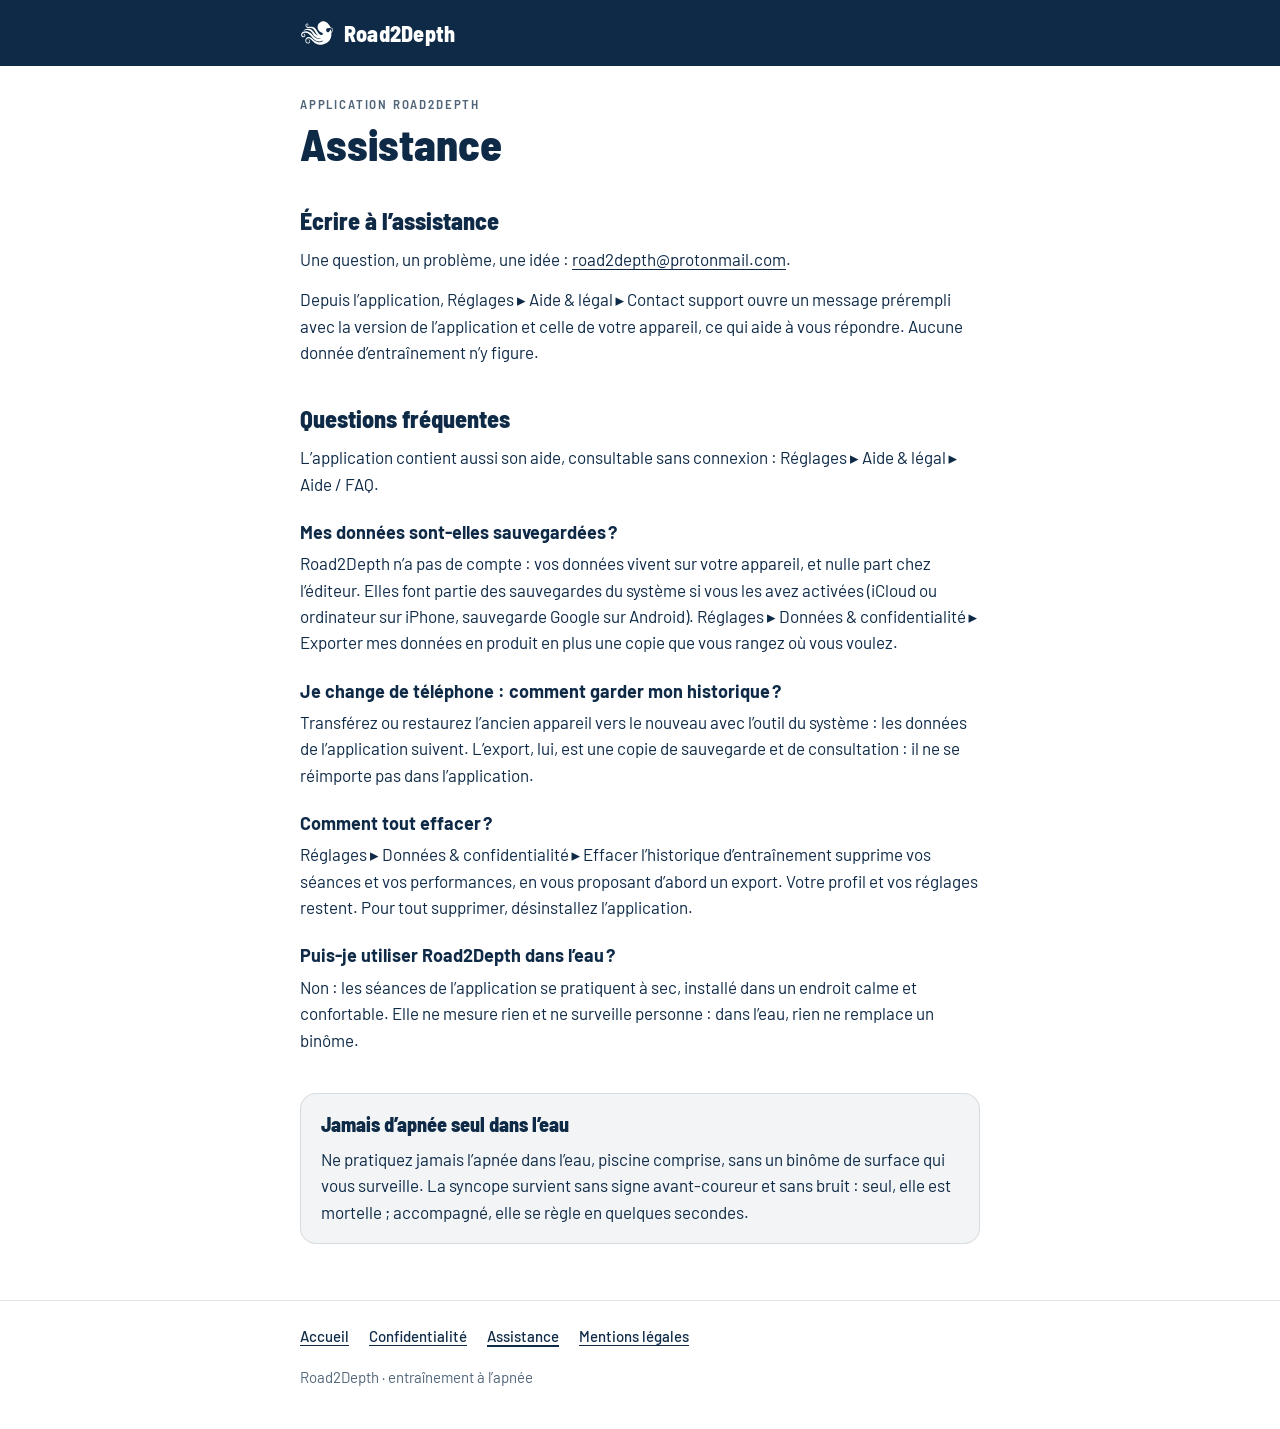
==== assistance/index.html @ 0719b7e2 "Publie le site de Road2Depth : confidentialité, assistance, mentions légales La politique de confide" ====
<!doctype html>
<html lang="fr">
<head>
  <meta charset="utf-8">
  <meta name="viewport" content="width=device-width, initial-scale=1, viewport-fit=cover">
  <title>Assistance · Road2Depth</title>
  <meta name="description" content="Contacter l’assistance de Road2Depth et réponses aux questions fréquentes.">
  <link rel="icon" href="../assets/favicon.png">
  <link rel="stylesheet" href="../assets/site.css">
</head>
<body>
  <header class="masthead">
    <div class="wrap">
      <a class="brand" href="../"><img src="../assets/logo.svg" alt=""><span>Road2Depth</span></a>
    </div>
  </header>

  <main class="wrap">
    <p class="overline">Application Road2Depth</p>
    <h1>Assistance</h1>

    <h2>Écrire à l’assistance</h2>
    <p>Une question, un problème, une idée&nbsp;: <a href="mailto:road2depth@protonmail.com">road2depth@protonmail.com</a>.</p>
    <p>Depuis l’application, Réglages&nbsp;▸ Aide &amp; légal&nbsp;▸ Contact support ouvre un message prérempli avec la version de l’application et celle de votre appareil, ce qui aide à vous répondre. Aucune donnée d’entraînement n’y figure.</p>

    <h2>Questions fréquentes</h2>
    <p>L’application contient aussi son aide, consultable sans connexion&nbsp;: Réglages&nbsp;▸ Aide &amp; légal&nbsp;▸ Aide / FAQ.</p>

    <h3>Mes données sont-elles sauvegardées&#8239;?</h3>
    <p>Road2Depth n’a pas de compte&nbsp;: vos données vivent sur votre appareil, et nulle part chez l’éditeur. Elles font partie des sauvegardes du système si vous les avez activées (iCloud ou ordinateur sur iPhone, sauvegarde Google sur Android). Réglages&nbsp;▸ Données &amp; confidentialité&nbsp;▸ Exporter mes données en produit en plus une copie que vous rangez où vous voulez.</p>

    <h3>Je change de téléphone&nbsp;: comment garder mon historique&#8239;?</h3>
    <p>Transférez ou restaurez l’ancien appareil vers le nouveau avec l’outil du système&nbsp;: les données de l’application suivent. L’export, lui, est une copie de sauvegarde et de consultation&nbsp;: il ne se réimporte pas dans l’application.</p>

    <h3>Comment tout effacer&#8239;?</h3>
    <p>Réglages&nbsp;▸ Données &amp; confidentialité&nbsp;▸ Effacer l’historique d’entraînement supprime vos séances et vos performances, en vous proposant d’abord un export. Votre profil et vos réglages restent. Pour tout supprimer, désinstallez l’application.</p>

    <h3>Puis-je utiliser Road2Depth dans l’eau&#8239;?</h3>
    <p>Non&nbsp;: les séances de l’application se pratiquent à sec, installé dans un endroit calme et confortable. Elle ne mesure rien et ne surveille personne&nbsp;: dans l’eau, rien ne remplace un binôme.</p>

    <section class="notice" aria-labelledby="securite">
      <h2 id="securite">Jamais d’apnée seul dans l’eau</h2>
      <p>Ne pratiquez jamais l’apnée dans l’eau, piscine comprise, sans un binôme de surface qui vous surveille. La syncope survient sans signe avant-coureur et sans bruit&nbsp;: seul, elle est mortelle&nbsp;; accompagné, elle se règle en quelques secondes.</p>
    </section>
  </main>

  <footer>
    <div class="wrap">
      <nav aria-label="Pages du site">
        <ul>
          <li><a href="../">Accueil</a></li>
          <li><a href="../confidentialite/">Confidentialité</a></li>
          <li><a href="./" aria-current="page">Assistance</a></li>
          <li><a href="../mentions-legales/">Mentions légales</a></li>
        </ul>
      </nav>
      <p>Road2Depth · entraînement à l’apnée</p>
    </div>
  </footer>
</body>
</html>
---- assets/site.css ----
/* Le site de Road2Depth : les couleurs et les polices de l'application.
   Polices servies depuis le site lui-même — aucune requête vers un tiers,
   ce que la politique de confidentialité affirme du site. */

@font-face { font-family: "Barlow"; font-weight: 400; font-display: swap; src: url("fonts/Barlow-Regular.ttf") format("truetype"); }
@font-face { font-family: "Barlow"; font-weight: 500; font-display: swap; src: url("fonts/Barlow-Medium.ttf") format("truetype"); }
@font-face { font-family: "Barlow"; font-weight: 700; font-display: swap; src: url("fonts/Barlow-Bold.ttf") format("truetype"); }
@font-face { font-family: "Barlow Semi Condensed"; font-weight: 600; font-display: swap; src: url("fonts/BarlowSemiCondensed-SemiBold.ttf") format("truetype"); }
@font-face { font-family: "Barlow Semi Condensed"; font-weight: 800; font-display: swap; src: url("fonts/BarlowSemiCondensed-ExtraBold.ttf") format("truetype"); }

:root {
  color-scheme: light;
  --navy: #0E2A47;
  --ground: #FFFFFF;
  --ink: #0E2A47;
  --ink-2: rgba(14, 42, 71, 0.72);
  --rule: rgba(14, 42, 71, 0.12);
  --fill: rgba(14, 42, 71, 0.05);
  --todo-ink: #8A1C22;
  --todo-bg: #FDE3E4;
  --display: "Barlow Semi Condensed", "Arial Narrow", "Helvetica Neue", Arial, sans-serif;
  --body: "Barlow", "Helvetica Neue", Arial, system-ui, sans-serif;
}
@media (prefers-color-scheme: dark) {
  :root {
    color-scheme: dark;
    --ground: #07131F;
    --ink: #FFFFFF;
    --ink-2: rgba(255, 255, 255, 0.72);
    --rule: rgba(255, 255, 255, 0.16);
    --fill: rgba(255, 255, 255, 0.06);
    --todo-ink: #FFD2D4;
    --todo-bg: #5A1418;
  }
}

* { box-sizing: border-box; }
html { -webkit-text-size-adjust: 100%; }
body {
  margin: 0;
  background: var(--ground);
  color: var(--ink);
  font-family: var(--body);
  font-size: 17px;
  line-height: 1.55;
}
a { color: inherit; text-underline-offset: 3px; }
a:focus-visible { outline: 2px solid currentColor; outline-offset: 2px; border-radius: 2px; }

.wrap { max-width: 720px; margin-inline: auto; padding-inline: 20px; }

/* ——— Bandeau ——— */
.masthead { background: var(--navy); color: #FFFFFF; }
.masthead .wrap { display: flex; align-items: center; gap: 12px; padding-block: 16px; }
.brand { display: inline-flex; align-items: center; gap: 10px; text-decoration: none; }
.brand img { width: 34px; height: 34px; display: block; }
.brand span { font: 800 22px/1 var(--display); letter-spacing: 0.01em; }

.hero { background: var(--navy); color: #FFFFFF; padding-block: 8px 44px; }
.hero h1 { color: #FFFFFF; }
.hero .lede { color: rgba(255, 255, 255, 0.78); }

/* ——— Texte ——— */
main { padding-block: 32px 56px; }
h1 {
  font: 800 clamp(32px, 7vw, 44px)/1.05 var(--display);
  margin: 0 0 12px;
  text-wrap: balance;
}
h2 {
  font: 800 24px/1.2 var(--display);
  margin: 40px 0 10px;
  text-wrap: balance;
}
h3 { font: 700 18px/1.3 var(--body); margin: 24px 0 6px; }
p, ul { margin: 0 0 14px; }
ul { padding-left: 1.2em; }
li { margin-bottom: 6px; }
li::marker { color: var(--ink-2); }
.lede { font-size: 19px; color: var(--ink-2); margin-bottom: 0; }
.meta { color: var(--ink-2); font-size: 15px; margin-bottom: 24px; }
.overline {
  font: 600 13px/1 var(--display);
  letter-spacing: 0.14em;
  text-transform: uppercase;
  color: var(--ink-2);
  margin: 0 0 10px;
}

/* ——— Encadrés ——— */
.summary, .notice, .card {
  background: var(--fill);
  border: 1px solid var(--rule);
  border-radius: 16px;
  padding: 18px 20px;
}
.summary ul { margin: 0; }
.summary li:last-child { margin-bottom: 0; }
.notice { margin-top: 40px; }
.notice h2 { margin-top: 0; font-size: 20px; }
.notice p:last-child { margin-bottom: 0; }
.cards { display: grid; grid-template-columns: repeat(auto-fit, minmax(260px, 1fr)); gap: 12px; margin-top: 8px; }
.card h3 { margin-top: 0; }
.card p { margin: 0; color: var(--ink-2); }

dl { margin: 0; display: grid; gap: 4px 16px; grid-template-columns: max-content minmax(0, 1fr); }
dt { font-weight: 700; }
dd { margin: 0 0 10px; }
@media (max-width: 520px) {
  dl { grid-template-columns: minmax(0, 1fr); }
  dd { margin-bottom: 14px; }
}

/* Ce qui reste à compléter avant publication. `grep -rl "À compléter" --include="*.html" .`
   doit être vide au moment de pousser. */
.todo {
  background: var(--todo-bg);
  color: var(--todo-ink);
  font-weight: 700;
  border-radius: 4px;
  padding: 0 4px;
}

/* ——— Pied de page ——— */
footer { border-top: 1px solid var(--rule); color: var(--ink-2); font-size: 15px; }
footer .wrap { padding-block: 24px 40px; display: grid; gap: 12px; }
footer nav ul { list-style: none; padding: 0; margin: 0; display: flex; flex-wrap: wrap; gap: 8px 20px; }
footer nav a { font-weight: 500; color: var(--ink); }
footer nav a[aria-current="page"] { text-decoration-thickness: 2px; }
footer p { margin: 0; }
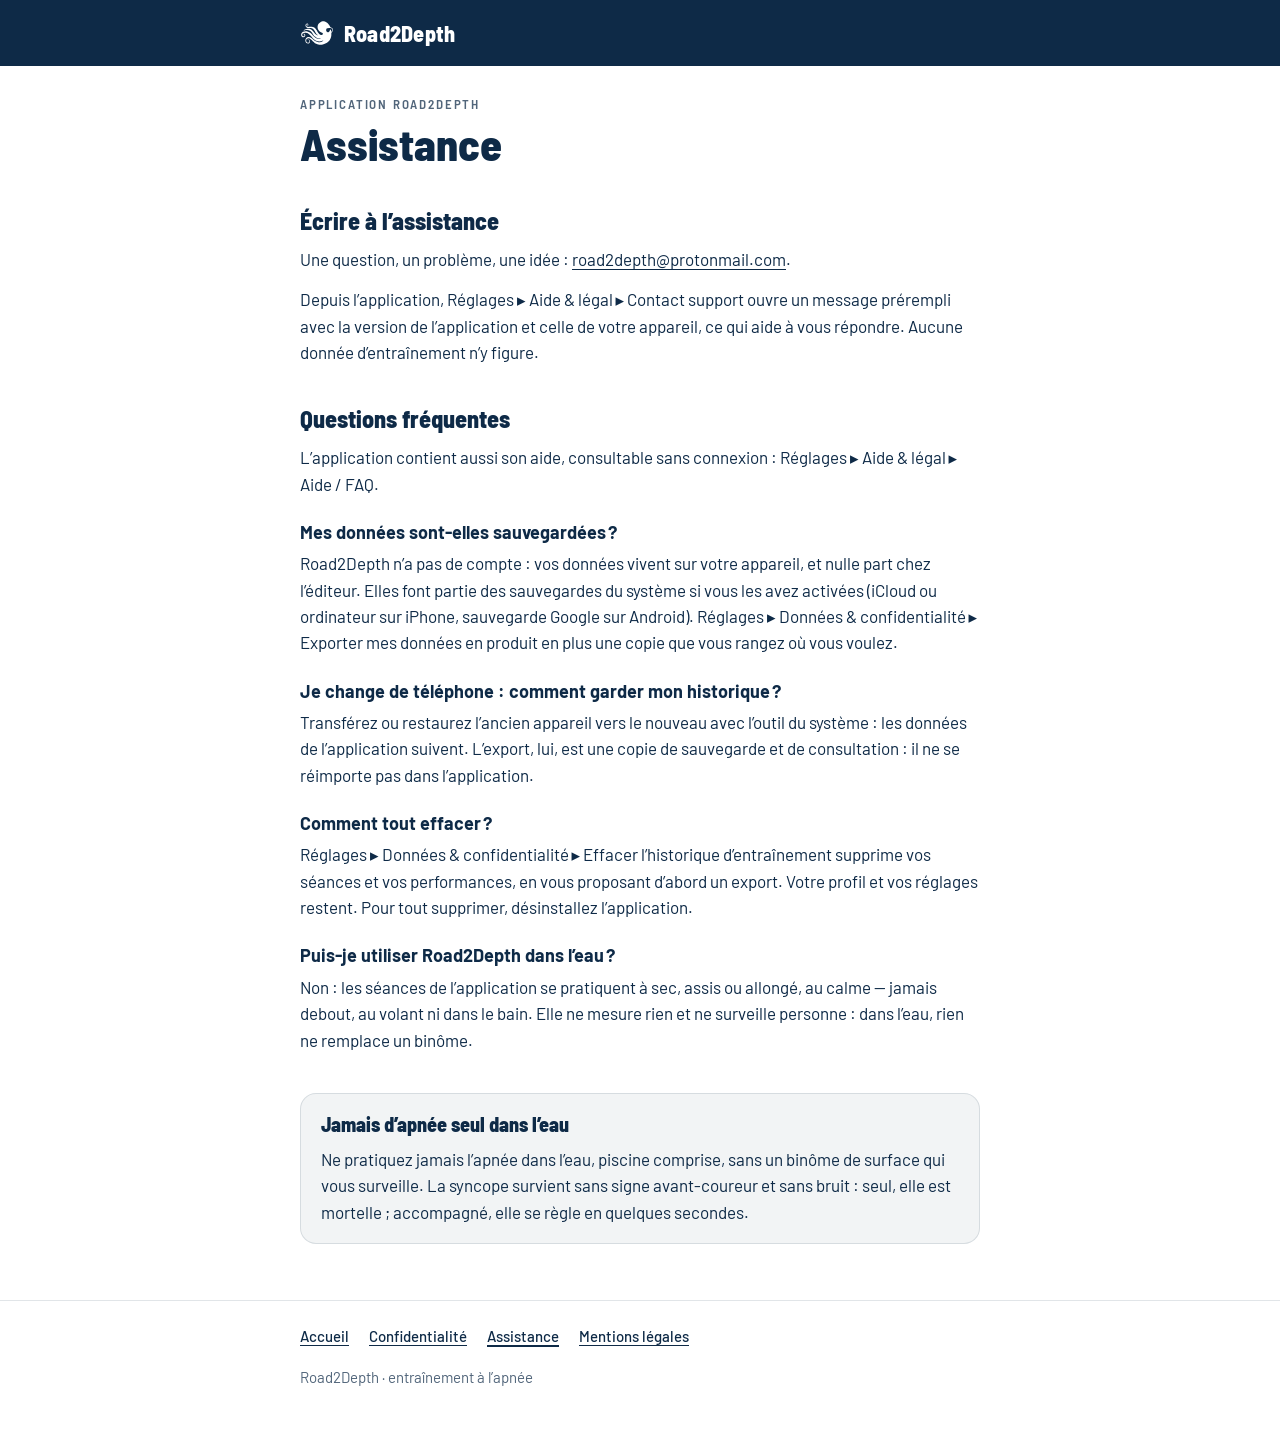
==== commit ee662c42: "Aligne l'assistance sur la décharge v2 de l'app La décharge médicale de l'app passe en version 2 (pr" ====
--- a/assistance/index.html
+++ b/assistance/index.html
@@ -36,7 +36,7 @@
     <p>Réglages&nbsp;▸ Données &amp; confidentialité&nbsp;▸ Effacer l’historique d’entraînement supprime vos séances et vos performances, en vous proposant d’abord un export. Votre profil et vos réglages restent. Pour tout supprimer, désinstallez l’application.</p>
 
     <h3>Puis-je utiliser Road2Depth dans l’eau&#8239;?</h3>
-    <p>Non&nbsp;: les séances de l’application se pratiquent à sec, installé dans un endroit calme et confortable. Elle ne mesure rien et ne surveille personne&nbsp;: dans l’eau, rien ne remplace un binôme.</p>
+    <p>Non&nbsp;: les séances de l’application se pratiquent à sec, assis ou allongé, au calme — jamais debout, au volant ni dans le bain. Elle ne mesure rien et ne surveille personne&nbsp;: dans l’eau, rien ne remplace un binôme.</p>
 
     <section class="notice" aria-labelledby="securite">
       <h2 id="securite">Jamais d’apnée seul dans l’eau</h2>
